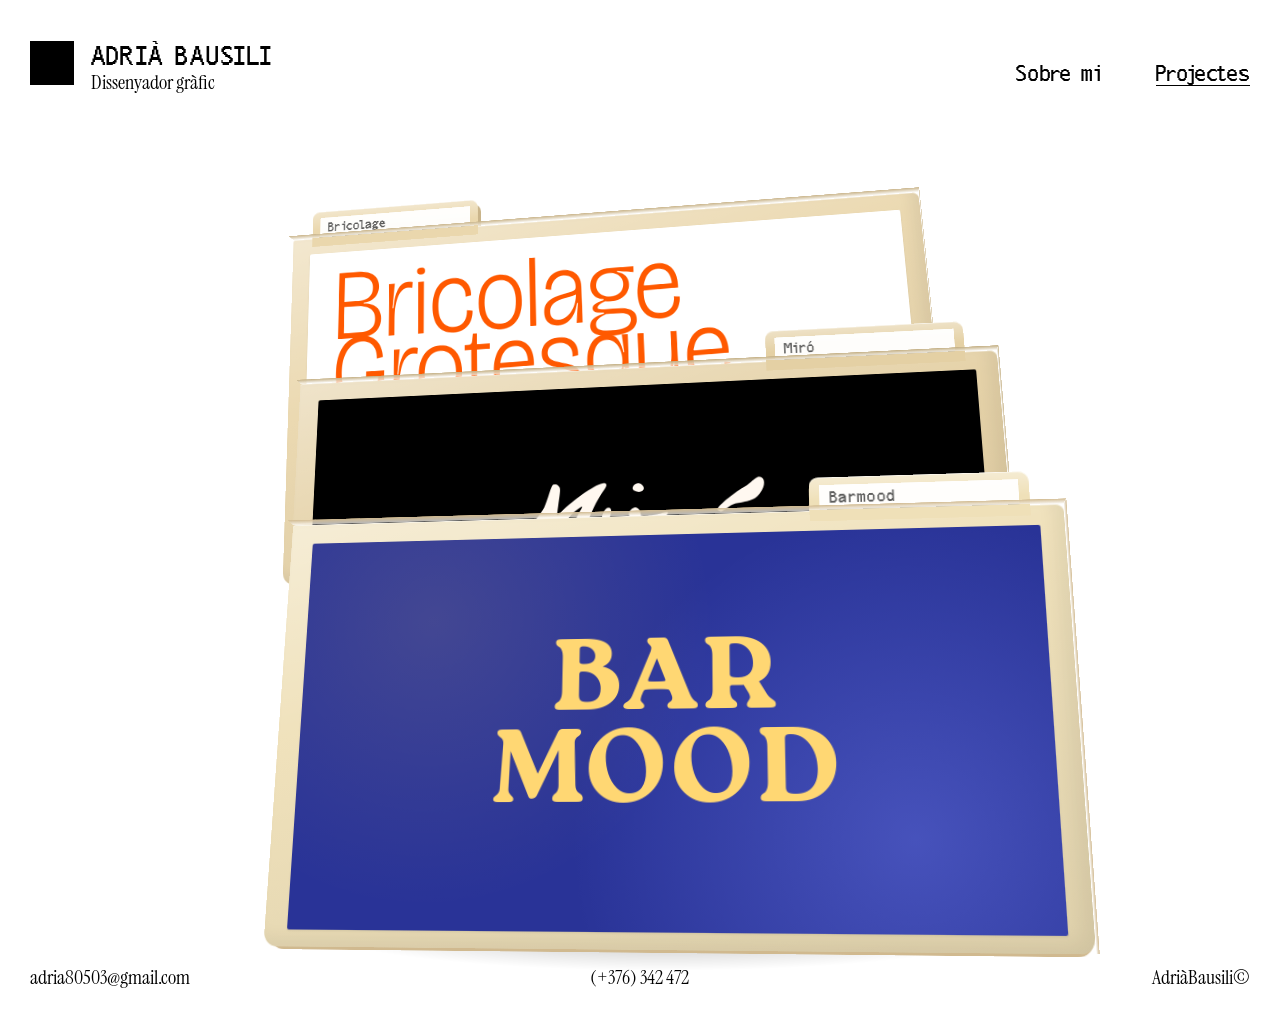
==== index.html @ f32cebb0 "Initial portfolio" ====
﻿<!DOCTYPE html>
<html lang="ca">
<head>
  <meta charset="UTF-8" />
  <meta name="viewport" content="width=device-width, initial-scale=1" />
  <title>Adrià Bausili — Projectes</title>
  <link rel="preconnect" href="https://fonts.googleapis.com" />
  <link rel="preconnect" href="https://fonts.gstatic.com" crossorigin />
  <link href="https://fonts.googleapis.com/css2?family=Bricolage+Grotesque:opsz,wdth,wght@12..96,75..100,200..800&family=Instrument+Serif:ital@0;1&family=Inter:wght@600&display=swap" rel="stylesheet" />
  <link rel="stylesheet" href="css/styles.css" />
</head>
<body>
  <div class="page">
    <header class="site-header">
      <a class="brand" href="index.html" aria-label="Adrià Bausili — inici">
        <span class="brand-mark" aria-hidden="true"></span>
        <span class="brand-text">
          <span class="brand-name">ADRIÀ BAUSILI</span>
          <span class="brand-role">Dissenyador gràfic</span>
        </span>
      </a>
      <nav class="site-nav" aria-label="Principal">
        <a href="sobre-mi.html">Sobre mi</a>
        <a href="index.html" aria-current="page">Projectes</a>
      </nav>
    </header>

    <main class="projectes">
      <div class="conjunt" id="conjunt" aria-label="Projectes">
        <a class="project-card card-especimen" href="especimen.html" data-tag="especimen">
          <div class="folder">
            <span class="folder-lip" aria-hidden="true"></span>
            <span class="folder-side" aria-hidden="true"></span>
            <span class="folder-tab" aria-hidden="true"><span class="folder-label">Bricolage</span></span>
            <div class="card-especimen-inner">
            <p class="especimen-title">
              <span>Bricolage</span>
              <span>Grotesque</span>
            </p>
            </div>
          </div>
        </a>

        <a class="project-card card-miro" href="miro.html" data-tag="redisseny">
          <div class="folder">
            <span class="folder-lip" aria-hidden="true"></span>
            <span class="folder-side" aria-hidden="true"></span>
            <span class="folder-tab" aria-hidden="true"><span class="folder-label">Miró</span></span>
            <div class="card-miro-inner">
            <img
              class="miro-signature"
              src="assets/miro-signature.svg"
              alt="Miró Barcelona"
              width="466"
              height="248"
            />
            </div>
          </div>
        </a>

        <a class="project-card card-barmood" href="barmood.html" data-tag="disseny web">
          <div class="folder">
            <span class="folder-lip" aria-hidden="true"></span>
            <span class="folder-side" aria-hidden="true"></span>
            <span class="folder-tab" aria-hidden="true"><span class="folder-label">Barmood</span></span>
            <div class="card-barmood-inner">
            <p class="barmood-wordmark">
              <span>BAR</span>
              <span>MOOD</span>
            </p>
            </div>
          </div>
        </a>
      </div>
    </main>

    <footer class="site-footer">
      <a href="mailto:adria80503@gmail.com">adria80503@gmail.com</a>
      <a href="tel:+376342472">(+376) 342 472</a>
      <span>AdriàBausili©</span>
    </footer>
  </div>

  <div class="cursor-tag" id="cursor-tag" aria-hidden="true"></div>

  <script src="js/main.js"></script>
</body>
</html>
---- css/styles.css ----
/* Portfoli — shared chrome + projectes index
   Local: Fontlab (fontlab-webfont.woff), Roca One Black / Bold Italic / Heavy Italic.
   Google Fonts: Instrument Serif, Bricolage Grotesque, Inter.
*/

@font-face {
  font-family: "Fontlab";
  src: url("../fonts/fontlab-webfont.woff") format("woff");
  font-weight: 400;
  font-style: normal;
  font-display: swap;
}

@font-face {
  font-family: "Roca One";
  src: url("../fonts/RocaOne-Bl.woff2") format("woff2");
  font-weight: 900;
  font-style: normal;
  font-display: swap;
}

@font-face {
  font-family: "Roca One";
  src: url("../fonts/RocaOne-BdIt.woff") format("woff");
  font-weight: 700;
  font-style: italic;
  font-display: swap;
}

@font-face {
  font-family: "Roca One";
  src: url("../fonts/RocaOne-HvIt.woff2") format("woff2");
  font-weight: 800;
  font-style: italic;
  font-display: swap;
}

:root {
  --page-bg: #ffffff;
  --ink: #000000;
  --inset: 30px;
  --font-sans: "Fontlab", "Avenir Next", "Segoe UI", sans-serif;
  --font-serif: "Instrument Serif", "Times New Roman", serif;
  --font-bricolage: "Bricolage Grotesque", "Fontlab", sans-serif;
  --font-roca: "Roca One", "Times New Roman", serif;
  --font-inter: Inter, "Helvetica Neue", Arial, sans-serif;
  --specimen-orange: #ff5900;
  --specimen-navy: #2e3192;
  --miro-cream: #fff8f0;
  --barmood-blue: #293397;
  --barmood-yellow: #ffd773;
  --card-w: 732px;
  --card-h: 412px;
  --card-gap: 172px; /* equal top-to-top separation */
  --stack-pad-top: 58px; /* room for the folder tab above Espècimen */
  --stack-h: calc(var(--stack-pad-top) + 2 * var(--card-gap) + var(--card-h));
}

*,
*::before,
*::after {
  box-sizing: border-box;
}

html,
body {
  margin: 0;
  min-height: 100%;
}

body {
  background: var(--page-bg);
  color: var(--ink);
  font-family: var(--font-serif);
  -webkit-font-smoothing: antialiased;
  text-rendering: optimizeLegibility;
}

a {
  color: inherit;
  text-decoration: none;
}

.page {
  min-height: 100vh;
  min-height: 100dvh;
  display: grid;
  grid-template-rows: auto 1fr auto;
  padding: 0 var(--inset);
}

/* ——— Header ——— */

.site-header {
  display: flex;
  align-items: flex-start;
  justify-content: space-between;
  gap: 24px;
  padding-top: 41px;
  position: relative;
  z-index: 20;
  min-height: 70px;
}

.brand {
  display: flex;
  align-items: flex-start;
  gap: 17px;
}

.brand-mark {
  width: 44px;
  height: 44px;
  background: var(--ink);
  flex-shrink: 0;
}

.brand-text {
  display: flex;
  flex-direction: column;
  gap: 0;
  padding-top: 2px;
}

.brand-name {
  font-family: var(--font-sans);
  font-size: 24px;
  font-weight: 400;
  line-height: 1;
  letter-spacing: 0.01em;
  text-transform: uppercase;
}

.brand-role {
  font-family: var(--font-serif);
  font-size: 20px;
  font-style: normal;
  font-weight: 400;
  line-height: 1.15;
  margin-top: 4px;
}

.site-nav {
  display: flex;
  flex-shrink: 0;
  gap: 54px;
  padding-top: 18px;
  font-family: var(--font-sans);
  font-size: 20px;
  font-weight: 400;
}

.site-nav a[aria-current="page"] {
  text-decoration: underline;
  text-underline-offset: 4px;
  text-decoration-thickness: 1px;
}

.site-nav a:hover {
  text-decoration: underline;
  text-underline-offset: 4px;
}

/* ——— Projectes / conjunt ———
   Folder pile. Tune per card:
   --folder-rotate  tilt from above
   --folder-depth   cardboard thickness
   --folder-scale   size in the pile
   --folder-offset  horizontal step
   --folder-z       depth toward the camera
*/

@property --folder-lift-y {
  syntax: "<length>";
  inherits: true;
  initial-value: 0px;
}

@property --folder-lift-z {
  syntax: "<length>";
  inherits: true;
  initial-value: 0px;
}

@property --folder-lift-scale {
  syntax: "<number>";
  inherits: true;
  initial-value: 0;
}

@property --folder-lift-rotate {
  syntax: "<angle>";
  inherits: true;
  initial-value: 0deg;
}

.projectes {
  display: flex;
  justify-content: center;
  align-items: center;
  overflow: visible;
}

.conjunt {
  position: relative;
  width: min(var(--card-w), calc(100vw - 2 * var(--inset)));
  height: min(var(--stack-h), 90vh);
  margin-top: 4vh;
  transform-style: flat;
}

.project-card {
  --folder-rotate: 18deg;
  --folder-depth: 14px;
  --folder-scale: 1;
  --folder-offset: 0px;
  --folder-z: 0px;
  --folder-fan: -1deg;
  --folder-lift-y: 0px;
  --folder-lift-z: 0px;
  --folder-lift-scale: 0;
  --folder-lift-rotate: 0deg;
  --folder-paper: #e7d3a8;
  --folder-edge: #c4ae82;
  position: absolute;
  left: 0;
  width: 100%;
  height: var(--card-h);
  max-height: 48%;
  display: block;
  overflow: visible;
  background: transparent;
  perspective: 1540px;
  perspective-origin: 44% 8%;
  transform-style: preserve-3d;
  cursor: none;
  transition:
    --folder-lift-y 0.62s cubic-bezier(0.22, 0.61, 0.36, 1),
    --folder-lift-z 0.62s cubic-bezier(0.22, 0.61, 0.36, 1),
    --folder-lift-scale 0.62s cubic-bezier(0.22, 0.61, 0.36, 1),
    --folder-lift-rotate 0.62s cubic-bezier(0.22, 0.61, 0.36, 1);
}

/* Soft floor shadow. Stays on the card so the link box never moves. */
.project-card::before {
  content: "";
  position: absolute;
  left: 8%;
  right: 2%;
  bottom: -7%;
  height: 24%;
  background: radial-gradient(ellipse at 46% 50%, rgba(0, 0, 0, 0.3), rgba(0, 0, 0, 0.12) 44%, transparent 72%);
  transform: translate3d(calc(var(--folder-offset) * 0.45 + 18px), calc(var(--folder-lift-y) + 22px), 0);
  pointer-events: none;
  z-index: -1;
}

.project-card.is-lifted,
.project-card:focus-visible {
  z-index: 12;
  --folder-lift-y: -120px;
  --folder-lift-z: 78px;
  --folder-lift-scale: 0.05;
  --folder-lift-rotate: -5deg;
}

.project-card.is-lifted::before,
.project-card:focus-visible::before {
  background: radial-gradient(ellipse at 48% 50%, rgba(0, 0, 0, 0.32), rgba(0, 0, 0, 0.1) 48%, transparent 74%);
}

.conjunt:has(.project-card.is-lifted) .project-card:not(.is-lifted):not(:focus-visible) {
  --folder-lift-y: 14px;
  --folder-lift-z: -26px;
  --folder-lift-scale: -0.018;
}

.project-card:focus-visible {
  outline: 2px solid var(--ink);
  outline-offset: 6px;
}

.card-especimen {
  top: var(--stack-pad-top);
  z-index: 1;
  --folder-rotate: 18deg;
  --folder-depth: 16px;
  --folder-scale: 0.88;
  --folder-offset: -34px;
  --folder-z: -48px;
  --folder-fan: -1.8deg;
  --folder-paper: #ead7ad;
  --folder-edge: #c9b48a;
}

.card-miro {
  top: calc(var(--stack-pad-top) + var(--card-gap));
  z-index: 2;
  --folder-rotate: 17deg;
  --folder-depth: 16px;
  --folder-scale: 0.95;
  --folder-offset: 2px;
  --folder-z: -4px;
  --folder-fan: -0.3deg;
  --folder-paper: #e4d0a4;
  --folder-edge: #c2ad80;
}

.card-barmood {
  top: calc(var(--stack-pad-top) + 2 * var(--card-gap));
  z-index: 3;
  --folder-rotate: 16deg;
  --folder-depth: 18px;
  --folder-scale: 1.03;
  --folder-offset: 24px;
  --folder-z: 24px;
  --folder-fan: 0.8deg;
  --folder-paper: #efe0b8;
  --folder-edge: #d0b98f;
}

.folder {
  position: absolute;
  top: -22px;
  right: -24px;
  bottom: -16px;
  left: -24px;
  transform-style: preserve-3d;
  transform-origin: 50% 72%;
  background: transparent;
  border-radius: 3px 8px 14px 14px;
  transform:
    translate3d(var(--folder-offset), var(--folder-lift-y), calc(var(--folder-z) + var(--folder-lift-z)))
    rotateX(calc(var(--folder-rotate) + var(--folder-lift-rotate)))
    rotateY(calc(var(--folder-rotate) * -0.48))
    rotateZ(var(--folder-fan))
    scale(calc(var(--folder-scale) + var(--folder-lift-scale)));
  transition: box-shadow 0.62s cubic-bezier(0.22, 0.61, 0.36, 1);
}

/* Back board — the thickness you see along the top and side. */
.folder::before {
  content: "";
  position: absolute;
  inset: 0;
  border-radius: inherit;
  background: var(--folder-edge);
  transform: translate3d(1px, 2px, calc(var(--folder-depth) * -1));
  pointer-events: none;
}

/* Front board. Transparent parent so this doesn't hide the back board. */
.folder::after {
  content: "";
  position: absolute;
  inset: 0;
  border-radius: inherit;
  background:
    linear-gradient(165deg, rgba(255, 255, 255, 0.42), rgba(255, 255, 255, 0.05) 36%, rgba(0, 0, 0, 0.07) 100%),
    var(--folder-paper);
  box-shadow:
    inset 0 1px 0 rgba(255, 255, 255, 0.55),
    inset -10px -8px 16px rgba(0, 0, 0, 0.06);
  pointer-events: none;
}

.folder-lip {
  position: absolute;
  left: 0;
  right: 0;
  top: 0;
  height: var(--folder-depth);
  transform-origin: center top;
  transform: rotateX(90deg);
  background: linear-gradient(to bottom, rgba(255, 255, 255, 0.72), var(--folder-edge));
  pointer-events: none;
  z-index: 4;
}

.folder-tab {
  position: absolute;
  top: -34px;
  z-index: 5;
  display: flex;
  align-items: flex-start;
  width: 214px;
  max-width: 48%;
  height: 46px;
  padding: 8px 10px 0;
  border-radius: 9px 10px 0 0;
  background:
    linear-gradient(180deg, rgba(255, 255, 255, 0.38), transparent 55%),
    var(--folder-paper);
  box-shadow: inset 0 1px 0 rgba(255, 255, 255, 0.6);
  transform: translateZ(3px);
  transform-style: preserve-3d;
}

.card-especimen .folder-tab {
  left: 26px;
}

.card-miro .folder-tab {
  right: 34px;
  left: auto;
}

.card-barmood .folder-tab {
  right: 32px;
}

.folder-tab::before {
  content: "";
  position: absolute;
  inset: 0;
  border-radius: inherit;
  background: var(--folder-edge);
  transform: translateZ(calc(var(--folder-depth) * -1));
}

.folder-side {
  position: absolute;
  top: 0;
  right: 0;
  z-index: 4;
  width: var(--folder-depth);
  height: 100%;
  transform-origin: right center;
  transform: rotateY(90deg);
  background: linear-gradient(to left, rgba(255, 255, 255, 0.28), var(--folder-edge));
  pointer-events: none;
}

.folder-label {
  position: relative;
  z-index: 1;
  display: block;
  width: 100%;
  padding: 4px 10px 5px;
  background: rgba(255, 255, 255, 0.95);
  color: rgba(24, 24, 24, 0.7);
  font-family: var(--font-sans);
  font-size: 15px;
  font-weight: 400;
  line-height: 1.15;
  letter-spacing: 0.02em;
  box-shadow: inset 0 -1px 0 rgba(0, 0, 0, 0.28);
}

.project-card.is-lifted .folder,
.project-card:focus-visible .folder {
  box-shadow: 0 18px 28px rgba(0, 0, 0, 0.16);
}

/* Espècimen card */

.card-especimen-inner {
  position: relative;
  width: 100%;
  height: 100%;
  padding: 28px 32px 24px;
  background: #fff;
}

.especimen-title {
  margin: 0;
  color: var(--specimen-orange);
  font-family: var(--font-bricolage);
  font-size: clamp(72px, 10vw, 191px);
  font-weight: 200;
  line-height: 0.66;
  font-variation-settings: "wdth" 94, "opsz" 96;
  max-width: 92%;
}

.especimen-title span {
  display: block;
}

.especimen-asterisk {
  position: absolute;
  top: 18px;
  right: 28px;
  width: clamp(48px, 8vw, 88px);
  height: auto;
  pointer-events: none;
}

.especimen-download {
  position: absolute;
  right: 28px;
  bottom: 52px;
  display: inline-flex;
  align-items: center;
  justify-content: center;
  padding: 6px 14px;
  border: 0.4px solid var(--specimen-navy);
  border-radius: 5px;
  color: var(--specimen-navy);
  font-family: var(--font-bricolage);
  font-size: 11px;
  letter-spacing: 0.04em;
  font-variation-settings: "wdth" 75, "opsz" 14;
}

.especimen-caption {
  position: absolute;
  left: 32px;
  right: 160px;
  bottom: 20px;
  margin: 0;
  color: var(--specimen-navy);
  font-family: var(--font-bricolage);
  font-size: 12px;
  line-height: 1.25;
  font-weight: 400;
  font-variation-settings: "wdth" 90, "opsz" 14;
}

/* Miró card */

.card-miro-inner {
  width: 100%;
  height: 100%;
  display: flex;
  align-items: center;
  justify-content: center;
  padding: 24px;
  background: #000;
}

.miro-signature {
  width: min(320px, 70%);
  height: auto;
  display: block;
}

/* Barmood card */

.card-barmood-inner {
  width: 100%;
  height: 100%;
  display: flex;
  align-items: center;
  justify-content: center;
  background:
    radial-gradient(circle at 18% 22%, rgba(255, 215, 115, 0.12), transparent 42%),
    radial-gradient(circle at 82% 78%, rgba(126, 140, 255, 0.35), transparent 48%),
    var(--barmood-blue);
}

.barmood-wordmark {
  margin: 0;
  color: var(--barmood-yellow);
  font-family: var(--font-roca);
  font-size: clamp(64px, 8vw, 120px);
  font-weight: 900;
  font-style: normal;
  line-height: 0.88;
  text-align: center;
  letter-spacing: 0.02em;
}

.barmood-wordmark span {
  display: block;
}

/* Artwork sheet sits on the folder board; size stays the original card. */
.folder .card-especimen-inner,
.folder .card-miro-inner,
.folder .card-barmood-inner {
  position: absolute;
  z-index: 3;
  top: 22px;
  right: 24px;
  bottom: 16px;
  left: 24px;
  width: auto;
  height: auto;
  overflow: hidden;
  border-radius: 2px;
  transform: translateZ(4px);
  box-shadow: 0 1px 2px rgba(0, 0, 0, 0.08);
}

/* ——— Footer ——— */

.site-footer {
  display: grid;
  grid-template-columns: 1fr 1fr 1fr;
  align-items: end;
  gap: 12px;
  padding: 24px 0 26px;
  font-family: var(--font-serif);
  font-size: 20px;
  line-height: 1.3;
  position: relative;
  z-index: 20;
}

.site-footer a:hover {
  text-decoration: underline;
  text-underline-offset: 3px;
}

.site-footer > :nth-child(2) {
  text-align: center;
}

.site-footer > :nth-child(3) {
  text-align: right;
}

/* ——— Cursor tag ——— */

.cursor-tag {
  position: fixed;
  top: 0;
  left: 0;
  z-index: 1000;
  pointer-events: none;
  transform: translate3d(-50%, calc(-100% - 14px), 0);
  opacity: 0;
  font-family: var(--font-sans);
  font-size: 14px;
  font-weight: 400;
  letter-spacing: 0.02em;
  color: var(--ink);
  background: rgba(255, 255, 255, 0.92);
  border: 1px solid rgba(0, 0, 0, 0.12);
  padding: 4px 10px;
  white-space: nowrap;
  transition: opacity 0.15s ease;
}

.cursor-tag.is-visible {
  opacity: 1;
}

body.is-card-hover {
  cursor: none;
}

body.is-card-hover a {
  cursor: none;
}

/* ——— Placeholder pages ——— */

.placeholder-main {
  max-width: 720px;
  margin: 12vh auto 8vh;
  font-family: var(--font-serif);
  font-size: clamp(22px, 2.4vw, 32px);
  line-height: 1.35;
}

.placeholder-main h1 {
  margin: 0 0 18px;
  font-family: var(--font-sans);
  font-size: clamp(28px, 3vw, 40px);
  font-weight: 500;
}

.placeholder-main p {
  margin: 0;
}

/* ——— Sobre mi (frame 2003:80, text block 2112:9322) ———
   One centered 878px column. Name, bio, then closing line.
   Name sits 41px above the bio; blank lines separate bio paragraphs;
   the closing line is 60px below that last blank line. */

.sobre {
  display: flex;
  flex-direction: column;
  align-items: flex-start;
  width: min(878px, 100%);
  margin-top: 118px;
  margin-left: auto;
  margin-right: auto;
  padding-bottom: 48px;
}

.sobre-name {
  margin: 0 0 41px 2px;
  max-width: 100%;
  font-family: var(--font-sans);
  font-size: 40px;
  font-weight: 400;
  line-height: 1;
  letter-spacing: 0;
  white-space: nowrap;
}

.sobre-copy {
  width: 100%;
  margin: 0;
  font-family: var(--font-serif);
  font-size: 32px;
  font-weight: 400;
  line-height: normal;
}

.sobre-copy p {
  margin: 0;
  max-width: 100%;
}

.sobre-copy p + p {
  margin-top: 1lh;
}

.sobre-copy p.sobre-invite {
  width: min(785px, 100%);
  margin-top: 102px;
  margin-left: 2px;
  font-family: var(--font-sans);
  font-size: 32px;
  font-weight: 400;
  line-height: 1;
}

/* Frame puts the footer line on the bottom edge. Shared footer padding stays on the other pages. */
.page:has(.sobre) .site-footer {
  padding-top: 0;
  padding-bottom: 0;
}

@media (max-width: 1200px) {
  .sobre {
    margin-top: 48px;
  }

  .sobre-name {
    margin-left: 0;
    white-space: normal;
  }

  .sobre-copy p.sobre-invite {
    margin-left: 0;
  }
}

/* ——— Responsive ——— */

@media (max-width: 900px) {
  :root {
    --inset: 20px;
  }

  .site-header {
    padding-top: 24px;
    gap: 16px;
  }

  .brand-name {
    font-size: 18px;
  }

  .brand-role {
    font-size: 16px;
  }

  .brand-mark {
    width: 36px;
    height: 36px;
  }

  .site-nav {
    gap: 24px;
    font-size: 16px;
    padding-top: 10px;
  }

  .conjunt {
    --card-h: min(320px, 34vh);
    --card-gap: min(156px, 18vh);
    --stack-pad-top: 36px;
    height: auto;
    min-height: calc(var(--stack-pad-top) + 2 * var(--card-gap) + var(--card-h));
    margin-top: 12px;
  }

  .project-card {
    max-height: none;
    perspective: 2200px;
    perspective-origin: 50% 16%;
  }

  .card-especimen {
    --folder-rotate: 9deg;
    --folder-scale: 0.97;
    --folder-offset: 0px;
    --folder-z: -18px;
    --folder-fan: -1deg;
  }

  .card-miro {
    --folder-rotate: 8deg;
    --folder-scale: 0.985;
    --folder-offset: 0px;
    --folder-z: 0px;
    --folder-fan: 0deg;
  }

  .card-barmood {
    --folder-rotate: 7deg;
    --folder-scale: 1;
    --folder-offset: 0px;
    --folder-z: 14px;
    --folder-fan: 0.4deg;
  }

  .folder {
    top: -12px;
    right: -8px;
    bottom: -8px;
    left: -8px;
  }

  .folder .card-especimen-inner,
  .folder .card-miro-inner,
  .folder .card-barmood-inner {
    top: 12px;
    right: 8px;
    bottom: 8px;
    left: 8px;
  }

  .project-card.is-lifted,
  .project-card:focus-visible {
    --folder-lift-y: -68px;
    --folder-lift-z: 36px;
    --folder-lift-scale: 0.03;
    --folder-lift-rotate: -2deg;
  }

  .especimen-caption {
    right: 28px;
    font-size: 11px;
  }

  .especimen-download {
    bottom: 64px;
  }

  .site-footer {
    grid-template-columns: 1fr;
    gap: 6px;
    font-size: 16px;
    padding-bottom: 20px;
  }

  .site-footer > :nth-child(2),
  .site-footer > :nth-child(3) {
    text-align: left;
  }
}

@media (prefers-reduced-motion: reduce) {
  .conjunt,
  .project-card,
  .folder,
  .cursor-tag,
  body {
    transition: none !important;
  }
}

/* ——— Barmood case (frame 2005:310) ——— */

body:has(.case-barmood) {
  overflow-x: hidden;
}

.case-barmood {
  --bm-blue: #3d4bd7;
  --bm-yellow: #ffd773;
  --bm-gold: #ffba15;
  --bm-navy: #293397;
  --font-clash: "Clash Grotesk", var(--font-inter), sans-serif;
  min-width: 0;
}

.bm-bleed {
  margin-left: calc(var(--inset) * -1);
  margin-right: calc(var(--inset) * -1);
}

.bm-sr {
  position: absolute;
  width: 1px;
  height: 1px;
  padding: 0;
  margin: -1px;
  overflow: hidden;
  clip: rect(0, 0, 0, 0);
  white-space: nowrap;
  border: 0;
}

.case-intro {
  display: grid;
  grid-template-columns: minmax(140px, 564px) minmax(280px, 626px);
  justify-content: start;
  align-items: start;
  column-gap: 0;
  padding: clamp(120px, 18vh, 220px) 0 clamp(88px, 14vh, 190px) clamp(0px, 10vw, 188px);
}

.case-intro h1 {
  margin: 0;
  color: var(--ink);
  font-family: var(--font-sans);
  font-size: 36px;
  font-weight: 400;
  line-height: 1.15;
}

.case-intro-copy {
  max-width: 626px;
  color: var(--ink);
  font-family: var(--font-serif);
  font-size: 24px;
  line-height: 1.35;
}

.case-intro-copy p {
  margin: 0;
}

.case-intro-copy p + p {
  margin-top: 1.15em;
}

.bm-wordmark {
  display: flex;
  align-items: center;
  justify-content: center;
  overflow: hidden;
  background: #293397;
}

.bm-wordmark img {
  display: block;
  width: 100%;
  height: auto;
}

.bm-palette-grid {
  list-style: none;
  display: grid;
  grid-template-columns: repeat(4, minmax(0, 1fr));
  margin: 0;
  padding: 0;
}

.bm-palette-grid > li {
  display: flex;
  flex-direction: column;
  min-height: clamp(480px, 56.25vw, 1080px);
}

.bm-swatch {
  flex: 1;
  display: flex;
  align-items: center;
  justify-content: center;
  color: #fff;
  font-family: var(--font-clash);
  font-weight: 500;
  font-size: clamp(16px, 1.85vw, 36px);
  letter-spacing: 0.01em;
}

.bm-swatch-name span {
  font-family: var(--font-roca);
  font-weight: 900;
  font-style: normal;
  font-size: clamp(20px, 2.5vw, 48px);
  letter-spacing: 0.02em;
}

.bm-swatch-barmood-dark { background: #293397; }
.bm-swatch-barmood-mid { background: #3d4bd7; }
.bm-swatch-barmood-light { background: #7e8cff; }
.bm-swatch-guarres-dark { background: #e6ac20; }
.bm-swatch-guarres-mid { background: #ffba15; }
.bm-swatch-guarres-light { background: #ffd773; }
.bm-swatch-senzilles-dark { background: #44523b; }
.bm-swatch-senzilles-mid { background: #607453; }
.bm-swatch-senzilles-light { background: #9abd83; }
.bm-swatch-elaborades-dark { background: #8e0406; }
.bm-swatch-elaborades-mid { background: #ba0509; }
.bm-swatch-elaborades-light { background: #ff6768; }

.bm-cards {
  background: var(--bm-blue);
  padding: clamp(72px, 13.1vw, 251px) 20px clamp(64px, 11.2vw, 215px);
}

.bm-cards-grid,
.bm-reading-cards {
  width: min(1144px, 100%);
  margin: 0 auto;
  display: grid;
  grid-template-columns: repeat(3, minmax(0, 1fr));
  gap: 20px;
}

.bm-cards-grid img,
.bm-reading-cards img {
  width: 100%;
  height: auto;
  display: block;
}

.bm-card {
  background: #fff;
  border-radius: 22px;
  padding: 14px;
  aspect-ratio: 364 / 578;
}

.bm-card-panel {
  height: 100%;
  border-radius: 12px;
  display: flex;
  align-items: center;
  justify-content: center;
  overflow: hidden;
}

.bm-mono {
  font-family: var(--font-roca);
  font-weight: 900;
  font-style: normal;
  font-size: clamp(64px, 6vw, 120px);
  line-height: 0.8;
  letter-spacing: -0.05em;
  color: var(--bm-navy);
}

.bm-panel-guarres { background: #ffba15; color: var(--bm-navy); }
.bm-panel-senzilles { background: #607453; color: #fff; }
.bm-panel-elaborades { background: #ba0509; color: var(--bm-yellow); }

.bm-tapa .bm-card-panel {
  flex-direction: column;
  justify-content: flex-end;
  align-items: center;
  gap: 6px;
  padding: 7% 8% 9%;
}

.bm-tapa-img {
  width: min(240px, 86%);
  height: auto;
  display: block;
  margin-top: 6%;
  margin-bottom: auto;
}

.bm-tapa-img.is-tilted {
  transform: rotate(-5deg);
}

.bm-tapa-name,
.bm-tapa-note {
  margin: 0;
  text-align: center;
}

.bm-tapa-name {
  font-family: var(--font-roca);
  font-weight: 800;
  font-style: italic;
  font-size: clamp(22px, 2.1vw, 40px);
  line-height: 0.9;
}

.bm-tapa-note {
  font-family: var(--font-sans);
  font-size: 14px;
  letter-spacing: 0.04em;
}

.bm-photos {
  display: grid;
  grid-template-columns: repeat(6, minmax(0, 1fr));
  gap: 14px;
  margin: clamp(80px, 14.4vw, 277px) 0;
}

.bm-photos img {
  width: 100%;
  height: auto;
  display: block;
}

.bm-play {
  background: var(--bm-blue);
  color: var(--bm-yellow);
}

.bm-play-stage {
  position: relative;
  height: clamp(620px, 56.25vw, 1080px);
  overflow: hidden;
}

.bm-marquee {
  position: absolute;
  left: 0;
  right: 0;
  height: 28.4%;
  display: flex;
  align-items: center;
  overflow: hidden;
  z-index: 1;
}

.bm-play-stage > .bm-marquee:nth-child(1) { top: 5.4%; }
.bm-play-stage > .bm-marquee:nth-child(2) { top: 44.9%; }
.bm-play-stage > .bm-marquee:nth-child(3) { top: 75.1%; }

.bm-marquee-track {
  display: flex;
  width: max-content;
  animation: bm-marquee 32s linear infinite;
}

.bm-marquee.is-shifted .bm-marquee-track {
  margin-left: -109px;
}

.bm-marquee[data-dir="right"] .bm-marquee-track {
  animation-direction: reverse;
}

.bm-marquee-track p {
  display: flex;
  gap: 0.75em;
  margin: 0;
  padding-right: 0.75em;
  font-family: var(--font-roca);
  font-weight: 800;
  font-style: italic;
  font-size: clamp(42px, 6.7vw, 128px);
  line-height: 1;
  white-space: nowrap;
  letter-spacing: 0.01em;
}

@keyframes bm-marquee {
  from { transform: translateX(0); }
  to { transform: translateX(-50%); }
}

.bm-play-ui {
  position: absolute;
  inset: 0;
  z-index: 2;
  pointer-events: none;
}

.bm-play-line,
.bm-btn {
  pointer-events: auto;
}

.bm-play-line {
  position: absolute;
  margin: 0;
  color: var(--bm-yellow);
  font-family: var(--font-roca);
  font-weight: 900;
  font-style: normal;
  font-size: clamp(22px, 2.5vw, 48px);
  line-height: 0.96;
}

.bm-line-a {
  left: 9.06%;
  top: 37.6%;
  width: 46%;
}

.bm-line-b {
  left: 49.1%;
  top: 69.5%;
  width: 46.5%;
}

.bm-btn {
  position: absolute;
  display: inline-flex;
  align-items: center;
  justify-content: center;
  gap: 14px;
  height: clamp(88px, 7.1vw, 136px);
  padding: 0 24px;
  border-radius: 33px;
  cursor: pointer;
  font-family: var(--font-roca);
  font-weight: 900;
  font-style: normal;
  line-height: 1;
  white-space: nowrap;
}

.bm-btn-cobrate {
  left: 56.25%;
  top: 36.5%;
  width: 29%;
  background: var(--bm-yellow);
  border: 8px solid var(--bm-gold);
  color: var(--bm-navy);
  font-size: clamp(28px, 3.3vw, 63px);
}

.bm-btn-cobrate:hover {
  filter: brightness(1.04);
}

.bm-btn-carta {
  left: 10.4%;
  top: 67.2%;
  width: 31.9%;
  background: transparent;
  border: 9px solid var(--bm-yellow);
  color: var(--bm-yellow);
  font-size: clamp(26px, 3vw, 58px);
}

.bm-btn-carta:hover {
  background: rgba(255, 215, 115, 0.12);
}

.bm-btn:focus-visible {
  outline: 3px solid #fff;
  outline-offset: 4px;
}

.bm-arrow {
  display: block;
  flex: 0 0 auto;
}

.bm-instructions:not([hidden]) {
  width: min(720px, calc(100% - 2 * var(--inset)));
  margin: 8px var(--inset) 56px;
  padding: 32px 36px;
  background: var(--bm-yellow);
  color: var(--bm-navy);
  border-radius: 33px;
  font-family: var(--font-serif);
  font-size: 24px;
  line-height: 1.35;
}

.bm-instructions p {
  margin: 0;
}

.bm-instructions p + p {
  margin-top: 0.8em;
}

.bm-reading {
  position: relative;
}

.bm-reading:not([hidden]) {
  padding: 8px var(--inset) 72px;
}

@media (max-width: 900px) {
  .case-intro {
    grid-template-columns: 1fr;
    row-gap: 28px;
    padding-left: 0;
    padding-right: 0;
  }

  .case-intro h1,
  .case-intro-copy {
    font-size: 22px;
  }

  .case-intro h1 {
    font-size: 32px;
  }

  .case-barmood .case-intro,
  .case-barmood .bm-palette-grid,
  .case-barmood .bm-cards-grid,
  .case-barmood .bm-reading-cards,
  .case-barmood .bm-photos,
  .case-barmood .bm-play-stage,
  .case-barmood .bm-play-ui {
    display: flex;
    flex-direction: column;
  }

  .bm-palette-grid > li {
    min-height: 320px;
  }

  .bm-cards-grid,
  .bm-reading-cards {
    max-width: 420px;
  }

  .bm-photos {
    margin: 48px 0;
  }

  .bm-play-stage {
    height: auto;
    min-height: 0;
    display: flex;
    flex-direction: column;
    gap: 8px;
    padding: 28px 0 20px;
  }

  .bm-play-stage,
  .bm-marquee,
  .bm-photos,
  .case-barmood .case-intro,
  .case-barmood .bm-palette-grid {
    width: 100%;
    min-width: 0;
    max-width: 100%;
  }

  .bm-marquee {
    position: relative;
    top: auto !important;
    height: 84px;
  }

  .bm-play-ui {
    position: relative;
    inset: auto;
    display: flex;
    flex-direction: column;
    gap: 18px;
    padding: 12px 16px 28px;
  }

  .bm-play-line,
  .bm-btn-cobrate,
  .bm-btn-carta {
    position: relative;
    left: auto;
    top: auto;
    width: 100%;
  }
}

@media (prefers-reduced-motion: reduce) {
  .bm-marquee-track {
    animation: none !important;
  }
}

/* ——— Espècimen (frame 2015:7509) ——— */

.case-especimen {
  --sp-orange: #ff5900;
  --sp-navy: #2e3192;
  min-width: 0;
  max-width: 100%;
}

body:has(.case-especimen) {
  overflow-x: clip;
}

.case-especimen .case-intro {
  grid-template-columns: minmax(0, 383px) minmax(0, 671px);
  column-gap: clamp(32px, 9.4vw, 181px);
  justify-content: start;
  align-items: start;
  padding: clamp(96px, 11vw, 211px) 0 clamp(72px, 14.4vw, 277px) clamp(0px, 9.8vw, 188px);
}

.case-especimen .case-intro h1 {
  width: min(383px, 100%);
  font-size: 36px;
  line-height: normal;
}

.case-especimen .case-intro-copy {
  max-width: 671px;
  font-size: 24px;
  line-height: normal;
}

.case-especimen .case-intro-copy p + p {
  margin-top: 1em;
}

.sp-bleed {
  margin-left: calc(var(--inset) * -1);
  margin-right: calc(var(--inset) * -1);
}

.sp-hero {
  position: relative;
  display: flex;
  flex-direction: column;
  justify-content: space-between;
  min-width: 0;
  min-height: 56.25vw;
  padding: calc(106 / 1920 * 100vw) calc(16 / 1920 * 100vw) calc(40 / 1920 * 100vw);
  background: #fff;
}

.sp-hero-title {
  margin: 0;
  max-width: 100%;
  color: var(--sp-orange);
  font-family: var(--font-bricolage);
  font-weight: 200;
  font-size: calc(500.365 / 1920 * 100vw);
  line-height: 0.6567;
  letter-spacing: 0;
  font-variation-settings: "opsz" 96, "wdth" 94, "wght" 200;
}

@keyframes sp-asterisk-spin {
  from { transform: rotate(0deg); }
  to { transform: rotate(360deg); }
}

.sp-asterisk {
  position: absolute;
  top: calc(106 / 1920 * 100%);
  left: calc(1677 / 1920 * 100%);
  width: calc(226 / 1920 * 100%);
  height: auto;
  transform-origin: center;
  animation: sp-asterisk-spin 12s linear infinite;
  pointer-events: none;
}

.sp-hero-foot {
  display: flex;
  align-items: flex-end;
  justify-content: space-between;
  gap: 24px;
  width: min(1880px, 100%);
  margin-top: auto;
}

.sp-hero-foot p {
  margin: 0;
  max-width: 1067px;
  color: var(--sp-navy);
  font-family: var(--font-bricolage);
  font-weight: 400;
  font-size: calc(32 / 1920 * 100vw);
  line-height: 1.25;
  font-variation-settings: "opsz" 96, "wdth" 100, "wght" 400;
}

.sp-download {
  display: inline-flex;
  flex-shrink: 0;
  align-items: center;
  justify-content: center;
  width: calc(240 / 1920 * 100vw);
  height: calc(72 / 1920 * 100vw);
  border: 1.053px solid var(--sp-navy);
  border-radius: 13px;
  color: var(--sp-navy);
  font-family: var(--font-bricolage);
  font-weight: 200;
  font-size: calc(42 / 1920 * 100vw);
  line-height: 1;
  white-space: nowrap;
  font-variation-settings: "opsz" 96, "wdth" 75, "wght" 200;
}

.sp-orange {
  display: flex;
  flex-direction: column;
  min-width: 0;
  gap: calc(256 / 1920 * 100vw);
  padding: calc(256 / 1920 * 100vw) 0 calc(80 / 1920 * 100vw);
  background: var(--sp-orange);
  color: #fff;
}

.sp-block {
  display: flex;
  flex-direction: column;
  gap: calc(256 / 1920 * 100vw);
}

.sp-kicker,
.sp-set-label {
  position: sticky;
  margin: 0;
  font-family: var(--font-bricolage);
  font-weight: 400;
  line-height: normal;
}

.sp-kicker {
  top: 0;
  z-index: 5;
  padding: 4px calc(20 / 1920 * 100vw);
  background: var(--sp-orange);
  font-size: 16px;
  font-variation-settings: "opsz" 12, "wdth" 75, "wght" 400;
}

.sp-desc,
.sp-axes {
  display: grid;
  align-items: start;
  justify-content: center;
  padding: 0 calc(20 / 1920 * 100vw);
}

.sp-desc {
  grid-template-columns: minmax(180px, 317px) minmax(0, 1100px);
  column-gap: clamp(28px, 9.1vw, 175px);
}

.sp-desc-meta {
  color: #fff;
  font-family: var(--font-bricolage);
  font-weight: 400;
  font-size: 20px;
  line-height: normal;
  font-variation-settings: "opsz" 12, "wdth" 94, "wght" 400;
}

.sp-desc-meta p {
  margin: 0 0 39px;
}

.sp-desc-meta a {
  text-decoration: underline;
  text-underline-offset: 2px;
}

.sp-tilde {
  display: block;
  width: min(307px, 100%);
  height: auto;
}

.sp-desc-copy {
  max-width: 1100px;
  font-family: var(--font-bricolage);
  font-weight: 300;
  font-size: calc(32 / 1920 * 100vw);
  line-height: 0.832;
  font-variation-settings: "opsz" 96, "wdth" 100, "wght" 300;
}

.sp-desc-copy p {
  margin: 0 0 1.664em;
}

.sp-desc-copy p:last-child {
  margin-bottom: 0;
}

.sp-flexible,
.sp-atrevida {
  margin: 0;
  color: #fff;
  font-family: var(--font-bricolage);
  font-weight: 200;
  line-height: 0.6567;
  white-space: nowrap;
}

.sp-flexible {
  display: block;
  width: 62%;
  min-width: 0;
  max-width: 100%;
  padding: 0;
  overflow: hidden;
  font-size: calc(500.365 / 1920 * 100vw);
  font-variation-settings: "opsz" 96, "wdth" 75, "wght" 200;
  animation: sp-flex-width 3.6s ease-in-out infinite alternate;
}

.sp-atrevida {
  width: 100%;
  min-width: 0;
  max-width: 100%;
  padding: 0 calc(20 / 1920 * 100vw);
  overflow: hidden;
  font-size: calc(411.455 / 1920 * 100vw);
  text-align: right;
  font-variation-settings: "opsz" 96, "wdth" 94;
  animation: sp-weight 3.6s ease-in-out infinite alternate;
}

@keyframes sp-flex-width {
  from {
    width: 58%;
    font-variation-settings: "opsz" 96, "wdth" 75, "wght" 200;
  }

  to {
    width: 100%;
    font-variation-settings: "opsz" 96, "wdth" 100, "wght" 200;
  }
}

@keyframes sp-weight {
  from { font-weight: 200; }
  to { font-weight: 800; }
}

.sp-axes {
  grid-template-columns: minmax(200px, 297px) minmax(0, 1098px);
  column-gap: clamp(28px, 9.6vw, 185px);
}

.sp-axes-controls {
  display: flex;
  flex-direction: column;
  gap: 95px;
}

.sp-axes-controls > p,
.sp-axes-meta,
.sp-axes-line {
  margin: 0;
  font-family: var(--font-bricolage);
}

.sp-axes-controls > p {
  max-width: 203px;
  font-weight: 400;
  font-size: 20px;
  line-height: normal;
  font-variation-settings: "opsz" 12, "wdth" 94, "wght" 400;
}

.sp-sliders {
  display: flex;
  flex-direction: column;
  gap: 28px;
}

.sp-slider {
  display: flex;
  flex-direction: column;
  gap: 12px;
  font-family: var(--font-bricolage);
  font-weight: 200;
  font-size: 16px;
  line-height: normal;
  font-variation-settings: "opsz" 96, "wdth" 100, "wght" 200;
}

.sp-slider input[type="range"] {
  -webkit-appearance: none;
  appearance: none;
  width: min(297px, 100%);
  height: 27px;
  margin: 0;
  background: transparent;
  cursor: pointer;
}

.sp-slider input[type="range"]::-webkit-slider-runnable-track {
  height: 2px;
  background: #fff;
}

.sp-slider input[type="range"]::-webkit-slider-thumb {
  -webkit-appearance: none;
  width: 27px;
  height: 27px;
  margin-top: -12.5px;
  border: 0;
  border-radius: 50%;
  background: var(--sp-navy);
}

.sp-slider input[type="range"]::-moz-range-track {
  height: 2px;
  background: #fff;
  border: 0;
}

.sp-slider input[type="range"]::-moz-range-thumb {
  width: 27px;
  height: 27px;
  border: 0;
  border-radius: 50%;
  background: var(--sp-navy);
}

.sp-axes-sample {
  display: flex;
  flex-direction: column;
  align-items: flex-start;
  gap: 8px;
}

.sp-axes-meta {
  font-weight: 200;
  font-size: 20px;
  line-height: normal;
  font-variation-settings: "opsz" 96, "wdth" 100, "wght" 200;
}

.sp-axes-line {
  font-weight: 200;
  font-size: calc(40 / 1920 * 100vw);
  line-height: normal;
  font-variation-settings: "opsz" 14, "wdth" 100, "wght" 200;
}

.sp-glyphs-layout {
  display: grid;
  grid-template-columns: minmax(160px, 297px) minmax(0, 1111px);
  align-items: start;
  justify-content: center;
  min-width: 0;
  max-width: 100%;
  column-gap: clamp(24px, 9.1vw, 175px);
  padding: 0 calc(20 / 1920 * 100vw);
}

.sp-glypho-pin {
  position: sticky;
  top: 36px;
  align-self: start;
  z-index: 2;
}

.sp-glypho {
  display: flex;
  align-items: center;
  justify-content: center;
  width: 100%;
  aspect-ratio: 1;
  margin: 0;
  background: #fff;
  color: var(--sp-navy);
  font-family: var(--font-bricolage);
  font-weight: 200;
  font-size: clamp(96px, 12.9vw, 247px);
  line-height: 0.9;
  font-variation-settings: "opsz" 12, "wdth" 100, "wght" 200;
}

.sp-sets {
  display: flex;
  flex-direction: column;
  gap: calc(128 / 1920 * 100vw);
}

.sp-set {
  display: grid;
  grid-template-columns: 145px minmax(0, 1fr);
  align-items: start;
}

.sp-set-label {
  top: 36px;
  z-index: 2;
  align-self: start;
  width: 145px;
  padding-top: 4px;
  background: var(--sp-orange);
  font-size: 20px;
  font-variation-settings: "opsz" 96, "wdth" 100, "wght" 400;
}

.sp-grid {
  display: flex;
  flex-wrap: wrap;
  min-width: 0;
  width: min(100%, 946px);
}

.sp-cell {
  display: flex;
  align-items: center;
  justify-content: center;
  width: 10%;
  aspect-ratio: 94.093 / 65.865;
  margin: 0 -0.855px -0.855px 0;
  padding: 0;
  border: 0.855px solid #fff;
  background: transparent;
  color: #fff;
  font-family: var(--font-bricolage);
  font-weight: 300;
  font-size: clamp(18px, 2.85vw, 55px);
  line-height: 1;
  cursor: pointer;
  font-variation-settings: "opsz" 96, "wdth" 100, "wght" 300;
}

.sp-cell:hover,
.sp-cell:focus-visible {
  background: rgba(255, 255, 255, 0.12);
}

@media (max-width: 1100px) {
  .case-especimen .case-intro {
    grid-template-columns: 1fr;
    row-gap: 24px;
    padding: 72px 0 48px 0;
  }

  .sp-desc,
  .sp-axes,
  .sp-glyphs-layout,
  .sp-set {
    grid-template-columns: 1fr;
    row-gap: 28px;
  }

  .sp-hero-foot {
    flex-direction: column;
    align-items: flex-start;
  }

  .sp-hero-foot p,
  .sp-desc-copy,
  .sp-axes-line {
    font-size: 22px;
  }

  .sp-hero-title,
  .sp-flexible,
  .sp-atrevida {
    font-size: 18vw;
  }
}

@media (max-width: 900px) {
  .sp-hero {
    display: flex;
    flex-direction: column;
    justify-content: flex-start;
    align-items: stretch;
    box-sizing: border-box;
    width: calc(100% + 2 * var(--inset));
    max-width: none;
    min-width: 0;
    margin-left: calc(var(--inset) * -1);
    margin-right: calc(var(--inset) * -1);
    min-height: 100vh;
    min-height: 100dvh;
    padding: 26vw 16px 22px;
    background: #fff;
    overflow: hidden;
  }

  .sp-asterisk {
    top: 34px;
    right: 26px;
    left: auto;
    width: 33vw;
    max-width: 156px;
    height: auto;
  }

  .sp-hero-title {
    margin: 0;
    padding: 0;
    max-width: 100%;
    overflow: visible;
    color: var(--sp-orange);
    font-family: var(--font-bricolage);
    font-weight: 200;
    font-size: 20.4vw;
    line-height: 0.82;
    letter-spacing: 0;
    font-variation-settings: "opsz" 96, "wdth" 100, "wght" 200;
  }

  .sp-hero-foot {
    display: flex;
    flex: 1 1 auto;
    flex-direction: column;
    align-items: stretch;
    justify-content: flex-start;
    gap: 0;
    width: 100%;
    min-width: 0;
    margin-top: 5.5vw;
  }

  .sp-hero-foot p {
    margin: 0;
    max-width: 90%;
    color: var(--sp-navy);
    text-align: left;
    font-family: var(--font-bricolage);
    font-weight: 400;
    font-size: 6.35vw;
    line-height: 1.28;
    font-variation-settings: "opsz" 32, "wdth" 100, "wght" 400;
  }

  .sp-download {
    display: flex;
    align-items: center;
    justify-content: center;
    width: 100%;
    height: auto;
    margin-top: auto;
    padding: 4.8vw 6vw;
    border: 1.5px solid var(--sp-navy);
    border-radius: 16px;
    background: #fff;
    color: var(--sp-navy);
    font-family: var(--font-bricolage);
    font-weight: 700;
    font-size: 8.2vw;
    line-height: 1;
    white-space: nowrap;
    font-variation-settings: "opsz" 48, "wdth" 100, "wght" 700;
  }
}

@media (prefers-reduced-motion: reduce) {
  .sp-asterisk,
  .sp-flexible,
  .sp-atrevida {
    animation: none;
  }

  .sp-flexible {
    width: 100%;
    font-variation-settings: "opsz" 96, "wdth" 100, "wght" 200;
  }

  .sp-atrevida {
    font-weight: 200;
  }
}

/* ——— Miró (frame 2015:8591) ——— */

.case-miro .case-intro {
  grid-template-columns: minmax(0, min(356px, calc(356 / 1920 * 100vw))) minmax(0, min(732px, calc(732 / 1920 * 100vw)));
  column-gap: min(208px, calc(208 / 1920 * 100vw));
  align-items: start;
  justify-content: start;
  padding:
    min(228px, calc(228 / 1920 * 100vw))
    0
    min(161px, calc(161 / 1920 * 100vw))
    min(188px, calc(188 / 1920 * 100vw));
}

.case-miro .case-intro h1 {
  font-size: 36px;
  font-weight: 400;
  line-height: 1;
}

.case-miro .case-intro-copy {
  max-width: 732px;
  min-height: min(240px, calc(240 / 1920 * 100vw));
  font-size: 24px;
  line-height: normal;
}

.case-miro .case-intro-copy p + p {
  margin-top: 0;
}

.mi-bleed {
  margin-left: calc(var(--inset) * -1);
  margin-right: calc(var(--inset) * -1);
}

.mi-slide {
  display: flex;
  align-items: center;
  justify-content: center;
  aspect-ratio: 1920 / 1080;
  background: #000;
}

.mi-mark {
  width: calc(466 / 1920 * 100%);
  height: auto;
  display: block;
}

.mi-devices {
  display: grid;
  grid-template-columns: calc(1108 / 1920 * 100%) calc(331 / 1920 * 100%);
  column-gap: calc(233 / 1920 * 100%);
  justify-content: center;
  align-items: center;
  padding-top: calc(197.5 / 1920 * 100vw);
  padding-bottom: calc(197.5 / 1920 * 100vw);
}

.mi-devices img {
  display: block;
  width: 100%;
  height: auto;
}

@media (max-width: 900px) {
  .case-miro .case-intro {
    grid-template-columns: 1fr;
    row-gap: 28px;
    padding: 72px 0 48px;
  }

  .case-miro .case-intro h1 {
    font-size: 32px;
  }

  .case-miro .case-intro-copy {
    min-height: 0;
    font-size: 22px;
  }

  .mi-devices {
    grid-template-columns: 1fr;
    row-gap: 32px;
    justify-items: center;
    padding: 48px 20px 64px;
  }

  .mi-devices img {
    width: min(100%, 640px);
  }

  .mi-devices .mi-phone {
    width: min(46%, 280px);
  }
}
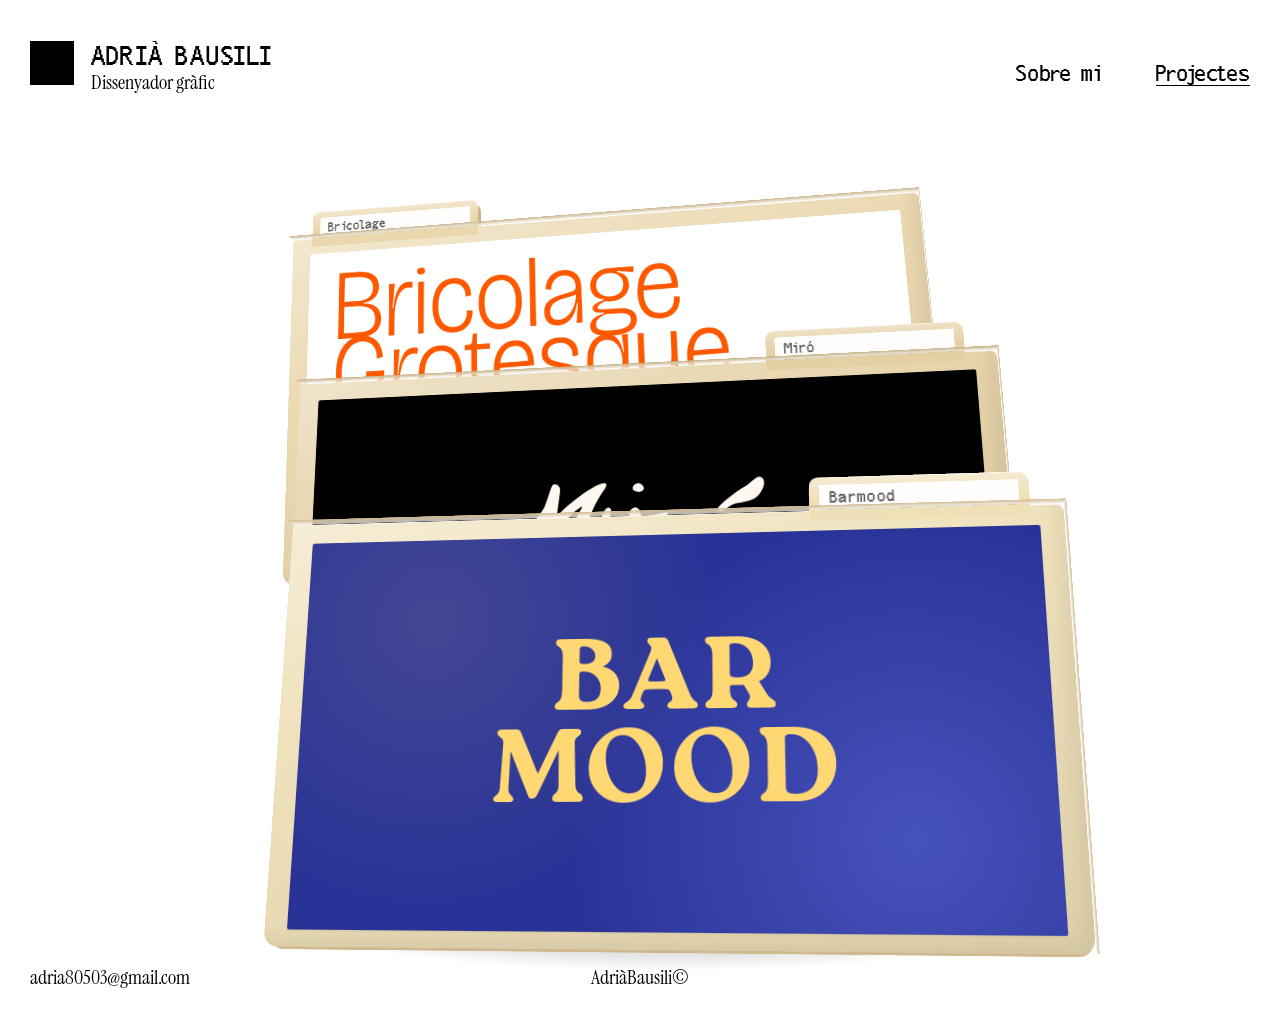
==== commit 8593f66e: "Delete telefon" ====
--- a/index.html
+++ b/index.html
@@ -1,88 +1,84 @@
-﻿<!DOCTYPE html>
+﻿<!doctype html>
 <html lang="ca">
-<head>
-  <meta charset="UTF-8" />
-  <meta name="viewport" content="width=device-width, initial-scale=1" />
-  <title>Adrià Bausili — Projectes</title>
-  <link rel="preconnect" href="https://fonts.googleapis.com" />
-  <link rel="preconnect" href="https://fonts.gstatic.com" crossorigin />
-  <link href="https://fonts.googleapis.com/css2?family=Bricolage+Grotesque:opsz,wdth,wght@12..96,75..100,200..800&family=Instrument+Serif:ital@0;1&family=Inter:wght@600&display=swap" rel="stylesheet" />
-  <link rel="stylesheet" href="css/styles.css" />
-</head>
-<body>
-  <div class="page">
-    <header class="site-header">
-      <a class="brand" href="index.html" aria-label="Adrià Bausili — inici">
-        <span class="brand-mark" aria-hidden="true"></span>
-        <span class="brand-text">
-          <span class="brand-name">ADRIÀ BAUSILI</span>
-          <span class="brand-role">Dissenyador gràfic</span>
-        </span>
-      </a>
-      <nav class="site-nav" aria-label="Principal">
-        <a href="sobre-mi.html">Sobre mi</a>
-        <a href="index.html" aria-current="page">Projectes</a>
-      </nav>
-    </header>
+	<head>
+		<meta charset="UTF-8" />
+		<meta name="viewport" content="width=device-width, initial-scale=1" />
+		<title>Adrià Bausili — Projectes</title>
+		<link rel="preconnect" href="https://fonts.googleapis.com" />
+		<link rel="preconnect" href="https://fonts.gstatic.com" crossorigin />
+		<link
+			href="https://fonts.googleapis.com/css2?family=Bricolage+Grotesque:opsz,wdth,wght@12..96,75..100,200..800&family=Instrument+Serif:ital@0;1&family=Inter:wght@600&display=swap"
+			rel="stylesheet"
+		/>
+		<link rel="stylesheet" href="css/styles.css" />
+	</head>
+	<body>
+		<div class="page">
+			<header class="site-header">
+				<a class="brand" href="index.html" aria-label="Adrià Bausili — inici">
+					<span class="brand-mark" aria-hidden="true"></span>
+					<span class="brand-text">
+						<span class="brand-name">ADRIÀ BAUSILI</span>
+						<span class="brand-role">Dissenyador gràfic</span>
+					</span>
+				</a>
+				<nav class="site-nav" aria-label="Principal">
+					<a href="sobre-mi.html">Sobre mi</a>
+					<a href="index.html" aria-current="page">Projectes</a>
+				</nav>
+			</header>
 
-    <main class="projectes">
-      <div class="conjunt" id="conjunt" aria-label="Projectes">
-        <a class="project-card card-especimen" href="especimen.html" data-tag="especimen">
-          <div class="folder">
-            <span class="folder-lip" aria-hidden="true"></span>
-            <span class="folder-side" aria-hidden="true"></span>
-            <span class="folder-tab" aria-hidden="true"><span class="folder-label">Bricolage</span></span>
-            <div class="card-especimen-inner">
-            <p class="especimen-title">
-              <span>Bricolage</span>
-              <span>Grotesque</span>
-            </p>
-            </div>
-          </div>
-        </a>
+			<main class="projectes">
+				<div class="conjunt" id="conjunt" aria-label="Projectes">
+					<a class="project-card card-especimen" href="especimen.html" data-tag="especimen">
+						<div class="folder">
+							<span class="folder-lip" aria-hidden="true"></span>
+							<span class="folder-side" aria-hidden="true"></span>
+							<span class="folder-tab" aria-hidden="true"><span class="folder-label">Bricolage</span></span>
+							<div class="card-especimen-inner">
+								<p class="especimen-title">
+									<span>Bricolage</span>
+									<span>Grotesque</span>
+								</p>
+							</div>
+						</div>
+					</a>
 
-        <a class="project-card card-miro" href="miro.html" data-tag="redisseny">
-          <div class="folder">
-            <span class="folder-lip" aria-hidden="true"></span>
-            <span class="folder-side" aria-hidden="true"></span>
-            <span class="folder-tab" aria-hidden="true"><span class="folder-label">Miró</span></span>
-            <div class="card-miro-inner">
-            <img
-              class="miro-signature"
-              src="assets/miro-signature.svg"
-              alt="Miró Barcelona"
-              width="466"
-              height="248"
-            />
-            </div>
-          </div>
-        </a>
+					<a class="project-card card-miro" href="miro.html" data-tag="redisseny">
+						<div class="folder">
+							<span class="folder-lip" aria-hidden="true"></span>
+							<span class="folder-side" aria-hidden="true"></span>
+							<span class="folder-tab" aria-hidden="true"><span class="folder-label">Miró</span></span>
+							<div class="card-miro-inner">
+								<img class="miro-signature" src="assets/miro-signature.svg" alt="Miró Barcelona" width="466" height="248" />
+							</div>
+						</div>
+					</a>
 
-        <a class="project-card card-barmood" href="barmood.html" data-tag="disseny web">
-          <div class="folder">
-            <span class="folder-lip" aria-hidden="true"></span>
-            <span class="folder-side" aria-hidden="true"></span>
-            <span class="folder-tab" aria-hidden="true"><span class="folder-label">Barmood</span></span>
-            <div class="card-barmood-inner">
-            <p class="barmood-wordmark">
-              <span>BAR</span>
-              <span>MOOD</span>
-            </p>
-            </div>
-          </div>
-        </a>
-      </div>
-    </main>
+					<a class="project-card card-barmood" href="barmood.html" data-tag="disseny web">
+						<div class="folder">
+							<span class="folder-lip" aria-hidden="true"></span>
+							<span class="folder-side" aria-hidden="true"></span>
+							<span class="folder-tab" aria-hidden="true"><span class="folder-label">Barmood</span></span>
+							<div class="card-barmood-inner">
+								<p class="barmood-wordmark">
+									<span>BAR</span>
+									<span>MOOD</span>
+								</p>
+							</div>
+						</div>
+					</a>
+				</div>
+			</main>
 
-    <footer class="site-footer">
-      <a href="mailto:adria80503@gmail.com">adria80503@gmail.com</a>
-      <a href="tel:+376342472">(+376) 342 472</a>
-      <span>AdriàBausili©</span>
-    </footer>
-  </div>
+			<footer class="site-footer">
+				<a href="mailto:adria80503@gmail.com">adria80503@gmail.com</a>
+				<span>AdriàBausili©</span>
+			</footer>
+		</div>
 
-  <div class="cursor-tag" id="cursor-tag" aria-hidden="true"></div>
+		<div class="cursor-tag" id="cursor-tag" aria-hidden="true"></div>
 
-  <script src="js/main.js"></script>
-</body>
+		<script src="js/main.js"></script>
+	</body>
 </html>
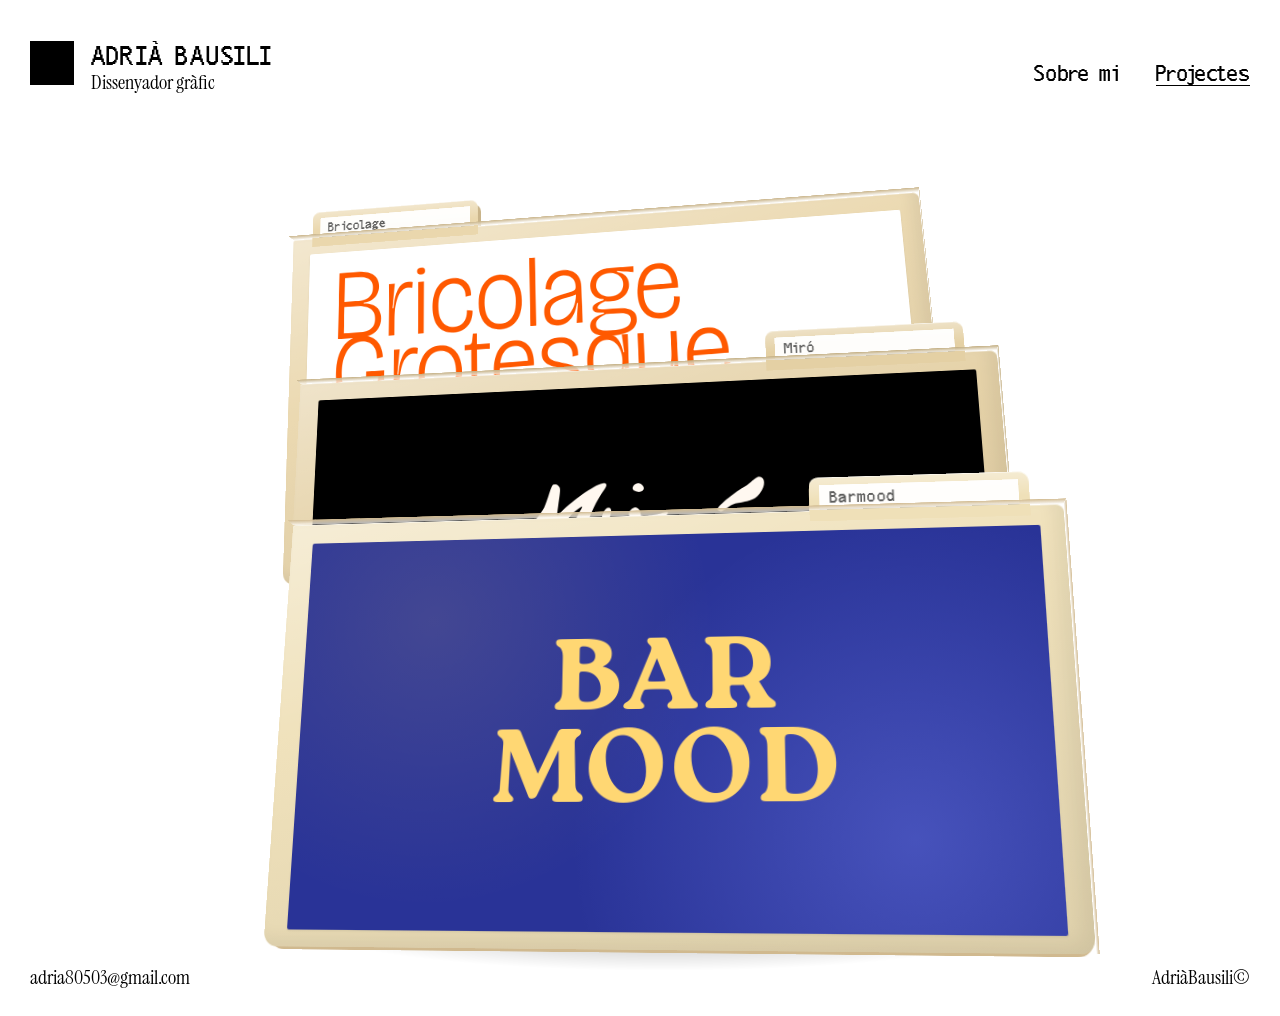
==== commit 1c0b6841: "Correccions" ====
--- a/index.html
+++ b/index.html
@@ -1,7 +1,9 @@
-﻿<!doctype html>
+<!doctype html>
 <html lang="ca">
 	<head>
 		<meta charset="UTF-8" />
+		<link rel="icon" type="image/svg+xml" href="favicon.svg" />
+		<meta name="robots" content="noindex, nofollow" />
 		<meta name="viewport" content="width=device-width, initial-scale=1" />
 		<title>Adrià Bausili — Projectes</title>
 		<link rel="preconnect" href="https://fonts.googleapis.com" />
--- a/css/styles.css
+++ b/css/styles.css
@@ -141,9 +141,10 @@
 }
 
 .site-nav {
+  flex-wrap: wrap;
   display: flex;
   flex-shrink: 0;
-  gap: 54px;
+  gap: 20px 36px;
   padding-top: 18px;
   font-family: var(--font-sans);
   font-size: 20px;
@@ -587,7 +588,7 @@
 
 .site-footer {
   display: grid;
-  grid-template-columns: 1fr 1fr 1fr;
+  grid-template-columns: minmax(0, 1fr) auto;
   align-items: end;
   gap: 12px;
   padding: 24px 0 26px;
@@ -604,7 +605,7 @@
 }
 
 .site-footer > :nth-child(2) {
-  text-align: center;
+  text-align: right;
 }
 
 .site-footer > :nth-child(3) {
@@ -846,7 +847,7 @@
   }
 
   .site-footer {
-    grid-template-columns: 1fr;
+    grid-template-columns: minmax(0, 1fr) auto;
     gap: 6px;
     font-size: 16px;
     padding-bottom: 20px;
@@ -854,7 +855,7 @@
 
   .site-footer > :nth-child(2),
   .site-footer > :nth-child(3) {
-    text-align: left;
+    text-align: right;
   }
 }
 
@@ -2050,3 +2051,143 @@
     width: min(46%, 280px);
   }
 }
+
+/* Eines */
+.eines {
+  width: min(100%, 1200px);
+  margin: 96px auto 80px;
+  display: grid;
+  grid-template-columns: minmax(0, 0.9fr) minmax(0, 1.1fr);
+  gap: 72px;
+  align-items: start;
+}
+
+.eines-eyebrow {
+  margin: 0 0 28px;
+  font: 14px/1.5 var(--font-sans);
+}
+
+.eines h1 {
+  margin: 0;
+  font: 400 clamp(52px, 5.5vw, 88px)/0.98 var(--font-serif);
+  letter-spacing: -0.03em;
+}
+
+.eines-lead {
+  max-width: 360px;
+  margin: 32px 0 0;
+  font-size: 25px;
+  line-height: 1.35;
+}
+
+.eines-group {
+  display: grid;
+  grid-template-columns: 28px minmax(0, 1fr);
+  gap: 20px;
+  border-top: 1px solid var(--ink);
+  padding: 26px 0 32px;
+}
+
+.eines-number {
+  padding-top: 3px;
+  font: 13px/1.5 var(--font-sans);
+}
+
+.eines-group h2,
+.eines-group h3 {
+  margin: 0 0 10px;
+  font: 400 23px/1.25 var(--font-sans);
+}
+
+.eines-group p {
+  margin: 0 0 20px;
+  font-size: 21px;
+  line-height: 1.35;
+}
+
+.eines-list {
+  display: flex;
+  flex-wrap: wrap;
+  gap: 8px;
+  padding: 0;
+  margin: 0;
+  list-style: none;
+}
+
+.eines-list li {
+  border: 1px solid currentColor;
+  border-radius: 100px;
+  padding: 8px 14px;
+  font: 14px/1.2 var(--font-sans);
+}
+
+@media (max-width: 900px) {
+  .eines {
+    grid-template-columns: 1fr;
+    gap: 48px;
+    margin: 64px auto 48px;
+  }
+}
+
+@media (max-width: 600px) {
+  .site-header {
+    flex-wrap: wrap;
+  }
+
+  .site-nav {
+    width: 100%;
+    padding-top: 12px;
+    gap: 16px 24px;
+  }
+
+  .eines-group {
+    gap: 12px;
+  }
+}
+
+.sobre-eines { width: 100%; margin-top: 72px; }
+.sobre-eines > h2 { margin: 0 0 32px; font: 400 clamp(40px, 6vw, 64px)/1.1 var(--font-serif); }
+
+.site-footer > a { overflow-wrap: anywhere; }
+
+/* Sobre mi: a continuous column from presentation to tools. */
+.sobre {
+  display: block;
+  width: min(820px, 100%);
+  margin: 80px auto 0;
+  padding-bottom: 64px;
+}
+.sobre-intro { display: block; }
+.sobre-label { margin: 0 0 20px; font: 14px/1.4 var(--font-sans); }
+.sobre-name {
+  margin: 0;
+  font: 400 clamp(30px, 4vw, 44px)/1.15 var(--font-sans);
+  white-space: normal;
+  overflow-wrap: anywhere;
+}
+.sobre-location { margin: 14px 0 36px; font: 20px/1.4 var(--font-serif); }
+.sobre-copy { font-size: clamp(22px, 2.5vw, 28px); line-height: 1.4; }
+.sobre-copy .sobre-lead { margin-bottom: 24px; font-size: inherit; line-height: inherit; }
+.sobre-copy p + p { margin-top: 24px; }
+.sobre-copy p.sobre-invite {
+  width: 100%;
+  margin: 32px 0 0;
+  font: 20px/1.5 var(--font-sans);
+}
+.sobre-eines { margin-top: 120px; padding-top: 40px; }
+.sobre-tools-heading { margin-bottom: 28px; }
+.sobre-tools-heading h2 { margin: 0 0 12px; font: 400 40px/1.1 var(--font-serif); }
+.sobre-tools-heading p { margin: 0; font: 21px/1.4 var(--font-serif); }
+.sobre-eines .eines-groups { display: block; }
+.sobre-eines .eines-group { display: block; padding: 22px 0; }
+.sobre-eines .eines-number { display: none; }
+.sobre-eines .eines-group h3 { font-size: 20px; }
+.sobre-eines .eines-group p { margin-bottom: 14px; font-size: 20px; }
+.sobre-eines .eines-list { gap: 8px 18px; }
+.sobre-eines .eines-list li { border: 0; border-radius: 0; padding: 0; font-size: 16px; line-height: 1.5; }
+.page:has(.sobre) .site-footer { padding: 24px 0 26px; }
+@media (max-width: 600px) {
+  .sobre { margin-top: 48px; padding-bottom: 40px; }
+  .sobre-location { margin-bottom: 28px; }
+  .sobre-eines { margin-top: 80px; padding-top: 32px; }
+}
